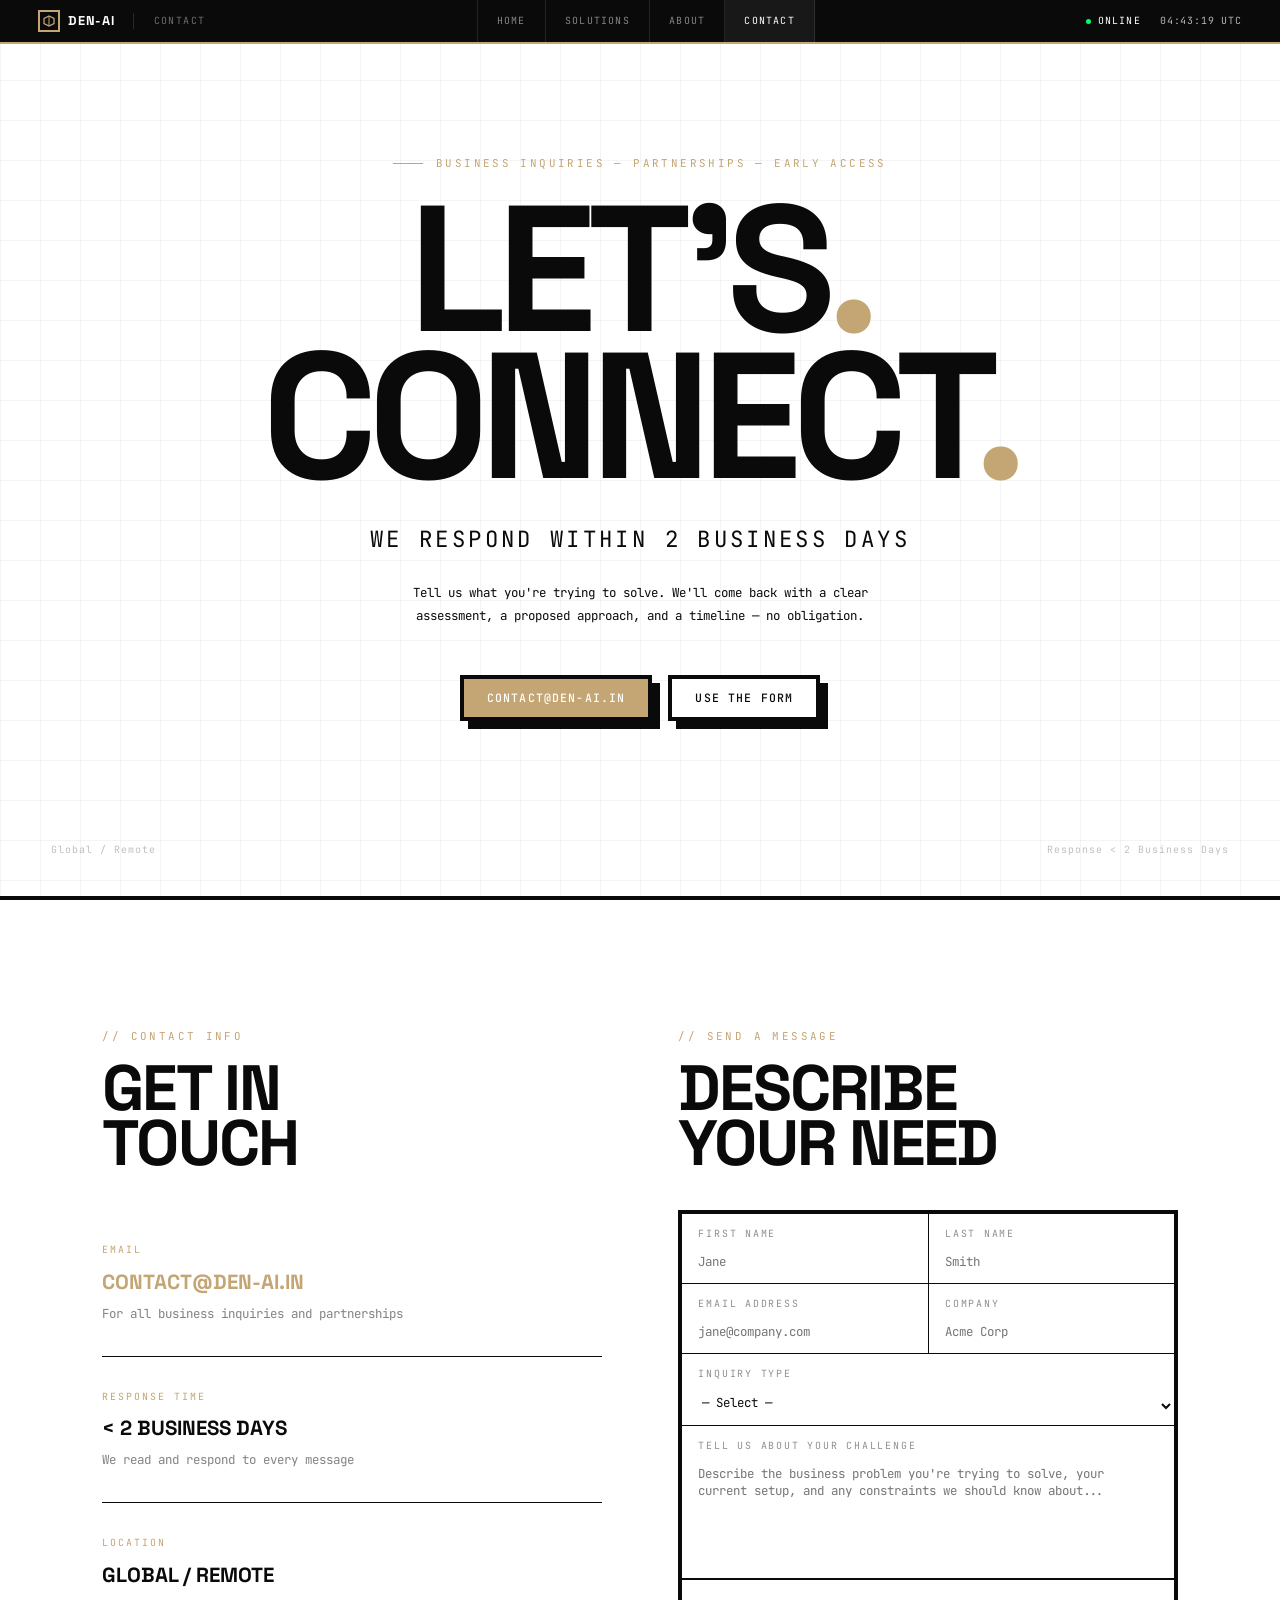
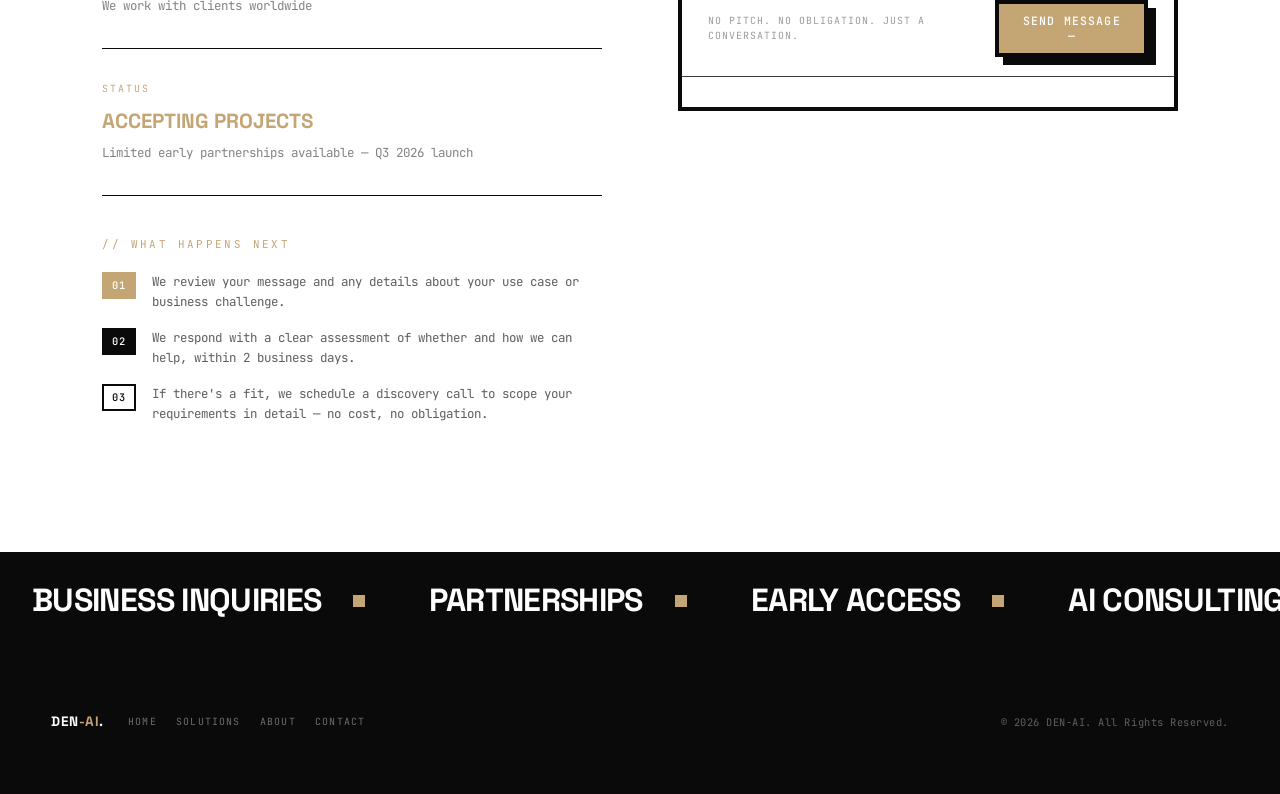
==== contact.html @ ad29029d "form updated" ====
<!DOCTYPE html>
<html lang="en">

<head>
    <meta charset="UTF-8">
    <meta name="viewport" content="width=device-width, initial-scale=1.0">
    <title>Contact — DEN-AI</title>
    <meta name="description"
        content="Get in touch with DEN-AI. Business inquiries, partnerships, and early access for AI solutions. We respond within 2 business days.">
    <link rel="preconnect" href="https://fonts.googleapis.com">
    <link rel="preconnect" href="https://fonts.gstatic.com" crossorigin>
    <link
        href="https://fonts.googleapis.com/css2?family=JetBrains+Mono:wght@400;500&family=Space+Grotesk:wght@400;700&display=swap"
        rel="stylesheet">
    <link rel="stylesheet" href="css/den-ai.css">
</head>

<body>

    <!-- ====== HEADER ====== -->
    <header class="header">
        <div class="header__inner">
            <div class="header__left">
                <a href="index.html" class="header__logo" aria-label="DEN-AI Home">
                    <span class="header__logo-mark">
                        <svg viewBox="0 0 24 24" fill="none">
                            <path d="M12 2L2 7V17L12 22L22 17V7L12 2Z" stroke="#C4A574" stroke-width="2.5" />
                            <line x1="12" y1="2" x2="12" y2="22" stroke="#C4A574" stroke-width="2" />
                        </svg>
                    </span>
                    DEN-AI
                </a>
                <span class="header__sep"></span>
                <span class="header__product">Contact</span>
            </div>
            <nav class="header__nav" id="headerNav">
                <a href="index.html">Home</a>
                <a href="solutions.html">Solutions</a>
                <a href="about.html">About</a>
                <a href="contact.html" class="active">Contact</a>
            </nav>
            <div class="header__right">
                <div class="header__status"><span class="header__status-dot"></span><span>Online</span></div>
                <div class="header__clock" id="utcClock">--:--:-- UTC</div>
            </div>
            <button class="header__burger" id="headerBurger" aria-label="Toggle navigation" aria-expanded="false">
                <span></span><span></span><span></span>
            </button>
        </div>
    </header>


    <!-- ====== HERO ====== -->
    <section class="hero hero--center">
        <div class="hero__grid" aria-hidden="true"></div>
        <div class="hero__label reveal">Business Inquiries — Partnerships — Early Access</div>
        <h1 class="hero__title">Let's<span class="accent-dot">.</span><br>Connect<span class="accent-dot">.</span></h1>
        <p class="hero__subtitle reveal">We respond within 2 business days</p>
        <p class="hero__desc reveal" style="text-align:center;max-width:480px;margin-bottom:3rem">Tell us what you're
            trying to solve. We'll come back with a clear assessment, a proposed approach, and a timeline — no
            obligation.</p>
        <div class="hero__actions reveal">
            <a href="mailto:contact@den-ai.in" class="btn btn--primary">contact@den-ai.in</a>
            <a href="#form" class="btn btn--ghost">Use the Form</a>
        </div>
        <span class="hero__coords" aria-hidden="true">Global / Remote</span>
        <span class="hero__version" aria-hidden="true">Response &lt; 2 Business Days</span>
    </section>


    <!-- ====== CONTACT GRID ====== -->
    <section class="section" id="form">
        <div class="container">
            <div class="contact-grid">

                <!-- Left: Contact Info -->
                <div class="reveal">
                    <div class="section__eyebrow">// Contact Info</div>
                    <h2 class="section__title" style="margin-bottom:2.5rem">Get In<br>Touch</h2>

                    <div class="contact-info__item">
                        <div class="contact-info__label">Email</div>
                        <div class="contact-info__value"><a href="mailto:contact@den-ai.in"
                                style="color:var(--accent)">contact@den-ai.in</a></div>
                        <div class="contact-info__sub">For all business inquiries and partnerships</div>
                    </div>

                    <div class="contact-info__item">
                        <div class="contact-info__label">Response Time</div>
                        <div class="contact-info__value">&lt; 2 Business Days</div>
                        <div class="contact-info__sub">We read and respond to every message</div>
                    </div>

                    <div class="contact-info__item">
                        <div class="contact-info__label">Location</div>
                        <div class="contact-info__value">Global / Remote</div>
                        <div class="contact-info__sub">We work with clients worldwide</div>
                    </div>

                    <div class="contact-info__item">
                        <div class="contact-info__label">Status</div>
                        <div class="contact-info__value" style="color:var(--accent)">Accepting Projects</div>
                        <div class="contact-info__sub">Limited early partnerships available — Q3 2026 launch</div>
                    </div>

                    <div style="margin-top:2.5rem">
                        <div class="section__eyebrow" style="margin-bottom:1.2rem">// What Happens Next</div>
                        <div style="display:flex;flex-direction:column;gap:1rem">
                            <div style="display:flex;gap:1rem;align-items:flex-start">
                                <span class="tag tag--accent" style="flex-shrink:0">01</span>
                                <span style="font-size:var(--fs-data);line-height:1.6;opacity:0.65">We review your
                                    message and any details about your use case or business challenge.</span>
                            </div>
                            <div style="display:flex;gap:1rem;align-items:flex-start">
                                <span class="tag tag--filled" style="flex-shrink:0">02</span>
                                <span style="font-size:var(--fs-data);line-height:1.6;opacity:0.65">We respond with a
                                    clear assessment of whether and how we can help, within 2 business days.</span>
                            </div>
                            <div style="display:flex;gap:1rem;align-items:flex-start">
                                <span class="tag" style="flex-shrink:0">03</span>
                                <span style="font-size:var(--fs-data);line-height:1.6;opacity:0.65">If there's a fit, we
                                    schedule a discovery call to scope your requirements in detail — no cost, no
                                    obligation.</span>
                            </div>
                        </div>
                    </div>
                </div>

                <!-- Right: Form -->
                <div class="reveal" style="transition-delay:0.1s">
                    <div class="section__eyebrow">// Send a Message</div>
                    <h2 class="section__title" style="margin-bottom:2.5rem">Describe<br>Your Need</h2>

                    <form class="contact-form" id="contactForm" action="https://formsubmit.co/ajax/contact@den-ai.in"
                        method="POST" novalidate>
                        <input type="text" name="website" id="website" autocomplete="off" tabindex="-1"
                            aria-hidden="true" style="position:absolute;left:-9999px;opacity:0;pointer-events:none;">
                        <input type="hidden" name="_subject" value="New DEN-AI contact form submission">
                        <input type="hidden" name="_captcha" value="false">
                        <input type="hidden" name="_template" value="table">
                        <div class="form-row">
                            <div class="form-group">
                                <label class="form-label" for="fname">First Name</label>
                                <input class="form-input" id="fname" name="first_name" type="text" placeholder="Jane"
                                    required>
                            </div>
                            <div class="form-group">
                                <label class="form-label" for="lname">Last Name</label>
                                <input class="form-input" id="lname" name="last_name" type="text" placeholder="Smith"
                                    required>
                            </div>
                        </div>
                        <div class="form-row">
                            <div class="form-group">
                                <label class="form-label" for="email">Email Address</label>
                                <input class="form-input" id="email" name="email" type="email"
                                    placeholder="jane@company.com" required>
                            </div>
                            <div class="form-group">
                                <label class="form-label" for="company">Company</label>
                                <input class="form-input" id="company" name="company" type="text"
                                    placeholder="Acme Corp">
                            </div>
                        </div>
                        <div class="form-row form-row--full">
                            <div class="form-group">
                                <label class="form-label" for="subject">Inquiry Type</label>
                                <select class="form-input" id="subject" name="subject" style="cursor:pointer">
                                    <option value="">— Select —</option>
                                    <option>Business Partnership</option>
                                    <option>Custom AI Development</option>
                                    <option>Voice Intelligence</option>
                                    <option>Business Automation</option>
                                    <option>AI Consulting</option>
                                    <option>Data Intelligence</option>
                                    <option>Early Access</option>
                                    <option>General Inquiry</option>
                                </select>
                            </div>
                        </div>
                        <div class="form-row form-row--full">
                            <div class="form-group">
                                <label class="form-label" for="message">Tell Us About Your Challenge</label>
                                <textarea class="form-textarea" id="message" name="message"
                                    placeholder="Describe the business problem you're trying to solve, your current setup, and any constraints we should know about..."
                                    required></textarea>
                            </div>
                        </div>
                        <div class="form-submit">
                            <span class="form-note">No pitch. No obligation. Just a conversation.</span>
                            <button type="submit" class="btn btn--primary">Send Message —</button>
                        </div>
                        <p class="form-status" id="formStatus" role="status" aria-live="polite"></p>
                    </form>
                </div>

            </div>
        </div>
    </section>


    <!-- ====== TICKER ====== -->
    <div class="ticker" aria-hidden="true">
        <div class="ticker__track">
            <span class="ticker__item">Business Inquiries</span>
            <span class="ticker__item">Partnerships</span>
            <span class="ticker__item">Early Access</span>
            <span class="ticker__item">AI Consulting</span>
            <span class="ticker__item">Custom Projects</span>
            <span class="ticker__item">DEN-AI Systems</span>
            <span class="ticker__item">Response &lt; 2 Days</span>
            <span class="ticker__item">Zero Obligation</span>
            <span class="ticker__item">Business Inquiries</span>
            <span class="ticker__item">Partnerships</span>
            <span class="ticker__item">Early Access</span>
            <span class="ticker__item">AI Consulting</span>
            <span class="ticker__item">Custom Projects</span>
            <span class="ticker__item">DEN-AI Systems</span>
            <span class="ticker__item">Response &lt; 2 Days</span>
            <span class="ticker__item">Zero Obligation</span>
        </div>
    </div>


    <!-- ====== FOOTER ====== -->
    <footer class="footer footer--compact">
        <div class="footer__inner">
            <div class="footer__left">
                <span class="footer__logo font-display">DEN<span class="accent">-AI</span>.</span>
                <div class="footer__links">
                    <a href="index.html">Home</a>
                    <a href="solutions.html">Solutions</a>
                    <a href="about.html">About</a>
                    <a href="contact.html">Contact</a>
                </div>
            </div>
            <span class="footer__copy">&copy; 2026 DEN-AI. All Rights Reserved.</span>
        </div>
    </footer>

    <script src="js/firebase-config.js"></script>
    <script src="js/den-ai.js"></script>
</body>

</html>
---- css/den-ai.css ----
/* ============================================================
   DEN-AI — SHARED CSS
   Design language adapted from Axis Industrial
   ============================================================
   1. RESET & VARIABLES
   2. BASE TYPOGRAPHY
   3. UTILITY — TAGS, CONTAINERS
   4. BUTTONS
   5. HEADER / NAV
   6. HERO (BASE)
   7. SECTION SHARED
   8. BENTO / SPEC CARDS
   9. TICKER
   10. STACK PROCESS CARDS
   11. CTA BAND
   12. TERMINAL LOG
   13. CONTACT FORM
   14. ABOUT / VALUES
   15. FOOTER
   16. SCROLL REVEAL
   17. RESPONSIVE
   ============================================================ */

/* ----- 1. RESET & VARIABLES ----- */
*, *::before, *::after { margin: 0; padding: 0; box-sizing: border-box; }

:root {
    --base:       #FFFFFF;
    --ink:        #0A0A0A;
    --accent:     #C4A574;
    --muted:      #888888;
    --surface:    #F5F5F0;
    --term-bg:    #08080A;
    --term-green: #00FF66;
    --term-amber: #FFAA00;

    --border:        4px solid var(--ink);
    --border-thin:   1px solid var(--ink);
    --border-hair:   1px solid rgba(0,0,0,0.10);
    --shadow:        8px 8px 0px var(--ink);
    --shadow-accent: 8px 8px 0px var(--accent);

    --fs-hero:     clamp(4rem, 14vw, 14rem);
    --fs-h1:       clamp(2.4rem, 5vw, 5rem);
    --fs-h2:       clamp(1.6rem, 3vw, 3rem);
    --fs-h3:       clamp(1.1rem, 1.6vw, 1.5rem);
    --fs-body:     clamp(0.9rem, 1.1vw, 1.1rem);
    --fs-data:     clamp(0.78rem, 0.9vw, 0.95rem);
    --fs-micro:    0.62rem;
    --fs-ticker:   clamp(1.4rem, 2.5vw, 2.5rem);
    --fs-stat:     clamp(2.4rem, 5vw, 4.5rem);
    --fs-spec-val: clamp(2rem, 4vw, 3.5rem);

    --gap:         clamp(1rem, 2vw, 2rem);
    --section-pad: clamp(4rem, 10vw, 10rem) clamp(1rem, 4vw, 4rem);

    --cols:     12;
    --header-h: 44px;
}

html { scroll-behavior: smooth; -webkit-text-size-adjust: 100%; }

body {
    font-family: 'JetBrains Mono', monospace;
    font-weight: 400;
    font-size: var(--fs-body);
    line-height: 1.6;
    color: var(--ink);
    background: var(--base);
    overflow-x: hidden;
}

img { max-width: 100%; display: block; }
a   { color: inherit; text-decoration: none; }
ul  { list-style: none; }

::selection { background: var(--accent); color: var(--base); }


/* ----- 2. BASE TYPOGRAPHY ----- */
h1, h2, h3, h4, h5, h6, .font-display {
    font-family: 'Space Grotesk', sans-serif;
    font-weight: 700;
    text-transform: uppercase;
    line-height: 0.85;
    letter-spacing: -0.03em;
}


/* ----- 3. UTILITY ----- */
.container {
    width: 100%;
    max-width: 1440px;
    margin: 0 auto;
    padding-inline: clamp(1rem, 4vw, 4rem);
}

.accent { color: var(--accent); }

.tag {
    display: inline-block;
    font-family: 'JetBrains Mono', monospace;
    font-size: 0.65rem;
    font-weight: 500;
    text-transform: uppercase;
    letter-spacing: 0.15em;
    padding: 0.3em 0.7em;
    border: 2px solid var(--ink);
    background: var(--base);
}
.tag--filled { background: var(--ink); color: var(--base); }
.tag--accent { background: var(--accent); color: var(--base); border-color: var(--accent); }
.tag--ghost  { border-color: var(--muted); color: var(--muted); background: transparent; }


/* ----- 4. BUTTONS ----- */
.btn {
    font-family: 'JetBrains Mono', monospace;
    font-size: 0.72rem;
    font-weight: 500;
    text-transform: uppercase;
    letter-spacing: 0.1em;
    padding: 0.85em 2em;
    border: var(--border);
    cursor: pointer;
    display: inline-block;
    text-align: center;
    transition: none;
}

.btn--primary {
    background: var(--accent);
    color: var(--base);
    box-shadow: var(--shadow);
}
.btn--primary:hover  { transform: translate(-4px,-4px); box-shadow: 12px 12px 0 var(--ink); }
.btn--primary:active { transform: translate(4px,4px);   box-shadow: 0 0 0 var(--ink); }

.btn--ghost {
    background: var(--base);
    color: var(--ink);
    box-shadow: var(--shadow);
}
.btn--ghost:hover { background: var(--ink); color: var(--base); transform: translate(-4px,-4px); box-shadow: 12px 12px 0 var(--ink); }


/* ----- 5. HEADER / NAV ----- */
.header {
    position: fixed;
    top: 0; left: 0;
    width: 100%;
    height: var(--header-h);
    z-index: 1000;
    background: var(--ink);
    color: var(--base);
    border-bottom: 2px solid var(--accent);
    display: flex;
    align-items: center;
    padding: 0 clamp(1rem, 3vw, 3rem);
}

.header__inner {
    width: 100%;
    max-width: 1440px;
    margin: 0 auto;
    display: flex;
    align-items: center;
    justify-content: space-between;
    gap: 1rem;
}

.header__left { display: flex; align-items: center; gap: 1.2rem; }

.header__logo {
    font-family: 'Space Grotesk', sans-serif;
    font-weight: 700;
    font-size: 0.8rem;
    text-transform: uppercase;
    letter-spacing: 0.05em;
    display: flex;
    align-items: center;
    gap: 0.5rem;
    white-space: nowrap;
}

.header__logo-mark {
    width: 22px; height: 22px;
    border: 2px solid var(--accent);
    display: flex;
    align-items: center;
    justify-content: center;
    flex-shrink: 0;
}
.header__logo-mark svg { width: 12px; height: 12px; }

.header__sep { width: 1px; height: 16px; background: rgba(255,255,255,0.12); }

.header__product {
    font-size: var(--fs-micro);
    letter-spacing: 0.14em;
    text-transform: uppercase;
    opacity: 0.4;
}

.header__nav {
    display: flex;
    align-items: stretch;
    height: var(--header-h);
    border-left: 1px solid rgba(255,255,255,0.10);
}

.header__nav a {
    font-family: 'JetBrains Mono', monospace;
    font-size: var(--fs-micro);
    text-transform: uppercase;
    letter-spacing: 0.12em;
    padding: 0 1.2rem;
    display: flex;
    align-items: center;
    border-right: 1px solid rgba(255,255,255,0.10);
    color: rgba(255,255,255,0.5);
}
.header__nav a:hover  { background: var(--accent); color: var(--base); }
.header__nav a.active { background: rgba(255,255,255,0.06); color: var(--base); }

.header__right { display: flex; align-items: center; gap: 1.2rem; }

.header__status {
    display: flex;
    align-items: center;
    gap: 0.4rem;
    font-size: var(--fs-micro);
    text-transform: uppercase;
    letter-spacing: 0.12em;
}

.header__status-dot {
    width: 5px; height: 5px;
    border-radius: 50%;
    background: var(--term-green);
    animation: blink 2s ease-in-out infinite;
}

@keyframes blink {
    0%,100% { opacity: 1; }
    50%      { opacity: 0.35; }
}

.header__clock {
    font-family: 'JetBrains Mono', monospace;
    font-size: var(--fs-micro);
    letter-spacing: 0.08em;
    opacity: 0.7;
    min-width: 7em;
    text-align: right;
}

.header__burger {
    display: none;
    flex-direction: column;
    gap: 4px;
    cursor: pointer;
    background: none;
    border: none;
    padding: 4px;
}
.header__burger span {
    width: 22px; height: 2px;
    background: var(--base);
    display: block;
}


/* ----- 6. HERO (BASE) ----- */
.hero {
    min-height: 100vh;
    min-height: 100svh;
    display: flex;
    flex-direction: column;
    justify-content: flex-end;
    padding: var(--section-pad);
    padding-top: calc(var(--header-h) + 4rem);
    position: relative;
    overflow: hidden;
    border-bottom: var(--border);
}

.hero--center {
    justify-content: center;
    align-items: center;
    text-align: center;
}

.hero__grid {
    position: absolute;
    inset: 0;
    background-image:
        linear-gradient(rgba(0,0,0,0.045) 1px, transparent 1px),
        linear-gradient(90deg, rgba(0,0,0,0.045) 1px, transparent 1px);
    background-size: 40px 40px;
    pointer-events: none;
}

.hero__grid--dense {
    background-size: 60px 60px;
    opacity: 0.04;
    background-image:
        linear-gradient(var(--ink) 1px, transparent 1px),
        linear-gradient(90deg, var(--ink) 1px, transparent 1px);
}

.hero__label {
    font-family: 'JetBrains Mono', monospace;
    font-size: 0.68rem;
    text-transform: uppercase;
    letter-spacing: 0.22em;
    color: var(--accent);
    margin-bottom: 1.5rem;
    display: flex;
    align-items: center;
    gap: 0.8rem;
    position: relative;
    z-index: 1;
}
.hero__label::before { content: ''; width: 30px; height: 1px; background: var(--accent); }

.hero__title {
    font-size: var(--fs-hero);
    line-height: 0.82;
    letter-spacing: -0.05em;
    position: relative;
    z-index: 1;
    margin-bottom: 2rem;
    animation: heroRotate linear both;
    animation-timeline: scroll();
    animation-range: 0vh 55vh;
}

@keyframes heroRotate {
    from { transform: rotate(0deg); opacity: 1; }
    to   { transform: rotate(-2.5deg) translateY(-20px); opacity: 0.25; }
}

.hero__title .line        { display: block; }
.hero__title .line--indent { padding-left: clamp(1rem, 6vw, 6rem); }
.hero__title .accent-dot  { color: var(--accent); }

.hero__bottom {
    display: flex;
    align-items: flex-end;
    justify-content: space-between;
    gap: 2rem;
    flex-wrap: wrap;
    position: relative;
    z-index: 1;
}

.hero__desc {
    max-width: 420px;
    font-size: var(--fs-data);
    line-height: 1.8;
    opacity: 0.55;
}

.hero__stats { display: flex; gap: clamp(1.5rem, 3vw, 3.5rem); }

.hero__stat-num {
    font-family: 'Space Grotesk', sans-serif;
    font-weight: 700;
    font-size: var(--fs-stat);
    line-height: 1;
    letter-spacing: -0.04em;
}

.hero__stat-label {
    font-size: 0.65rem;
    text-transform: uppercase;
    letter-spacing: 0.15em;
    opacity: 0.35;
    margin-top: 0.35rem;
}

.hero__scroll-cue {
    position: absolute;
    right: clamp(1rem, 2vw, 4rem);
    bottom: clamp(2rem, 4vw, 4rem);
    writing-mode: vertical-rl;
    font-size: 0.65rem;
    text-transform: uppercase;
    letter-spacing: 0.2em;
    opacity: 0.4;
    display: flex;
    align-items: center;
    gap: 0.8rem;
}
.hero__scroll-cue::after {
    content: '';
    width: 1px; height: 50px;
    background: var(--ink);
    animation: scrollPulse 2s ease-in-out infinite;
}
@keyframes scrollPulse {
    0%,100% { opacity: 0.3; transform: scaleY(0.5); }
    50%     { opacity: 1;   transform: scaleY(1); }
}

.hero__subtitle {
    font-family: 'JetBrains Mono', monospace;
    font-size: clamp(0.9rem, 1.8vw, 1.4rem);
    font-weight: 400;
    text-transform: uppercase;
    letter-spacing: 0.15em;
    margin-bottom: 1.5rem;
    opacity: 0.5;
    position: relative;
    z-index: 1;
}

.hero__actions {
    display: flex;
    gap: 1rem;
    flex-wrap: wrap;
    justify-content: center;
    position: relative;
    z-index: 1;
}

.hero__coords { position: absolute; left:  clamp(1rem,4vw,4rem); bottom: clamp(1.5rem,3vw,3rem); font-size: var(--fs-micro); letter-spacing: 0.1em; opacity: 0.25; }
.hero__version { position: absolute; right: clamp(1rem,4vw,4rem); bottom: clamp(1.5rem,3vw,3rem); font-size: var(--fs-micro); letter-spacing: 0.1em; opacity: 0.25; }


/* ----- 7. SECTION SHARED ----- */
.section {
    padding: var(--section-pad);
    border-bottom: var(--border);
}

.section--surface { background: var(--surface); }

.section__eyebrow {
    font-family: 'JetBrains Mono', monospace;
    font-size: 0.68rem;
    text-transform: uppercase;
    letter-spacing: 0.22em;
    color: var(--accent);
    margin-bottom: 1rem;
}

.section__title  { font-size: var(--fs-h1); }
.section__header { margin-bottom: clamp(2.5rem, 5vw, 5rem); }


/* ----- 8. BENTO CARDS ----- */
.bento__grid {
    display: grid;
    grid-template-columns: repeat(12, 1fr);
    grid-auto-rows: minmax(180px, auto);
    gap: var(--gap);
}

.bento-card--wide   { grid-column: span 8; }
.bento-card--mid    { grid-column: span 6; }
.bento-card--narrow { grid-column: span 4; }
.bento-card--tall   { grid-row: span 2; }

.bento-card {
    border: var(--border);
    box-shadow: var(--shadow);
    padding: clamp(1.2rem, 2vw, 2rem);
    background: var(--base);
    position: relative;
    display: grid;
    grid-template-rows: auto 1fr auto;
    overflow: hidden;
    cursor: default;
    transition: none;
}
.bento-card:hover              { transform: translate(-4px,-4px); box-shadow: 12px 12px 0 var(--ink); }
.bento-card--dark              { background: var(--ink); color: var(--base); box-shadow: var(--shadow-accent); }
.bento-card--dark:hover        { box-shadow: 12px 12px 0 var(--accent); }
.bento-card--accent            { background: var(--accent); color: var(--base); }
.bento-card--accent:hover      { box-shadow: 12px 12px 0 var(--ink); }

.bento-card__number {
    font-family: 'Space Grotesk', sans-serif;
    font-weight: 700;
    font-size: 0.72rem;
    text-transform: uppercase;
    letter-spacing: 0.1em;
    opacity: 0.3;
    margin-bottom: 1rem;
}

.bento-card__title { font-size: var(--fs-h3); margin-bottom: 0.6rem; line-height: 0.9; }
.bento-card__text  { font-size: var(--fs-data); line-height: 1.7; opacity: 0.55; }

.bento-card__stat {
    font-family: 'Space Grotesk', sans-serif;
    font-weight: 700;
    font-size: clamp(2.5rem, 5vw, 4rem);
    line-height: 1;
    letter-spacing: -0.04em;
    align-self: end;
}

.bento-card__visual {
    position: absolute;
    right: -10px; bottom: -10px;
    width: 120px; height: 120px;
    border: 3px solid currentColor;
    border-radius: 50%;
    opacity: 0.08;
}

.bar-chart {
    display: flex;
    align-items: flex-end;
    gap: 4px;
    height: 60px;
    margin-top: 1rem;
}

.bar-chart__col {
    flex: 1;
    background: var(--accent);
    min-height: 4px;
    border: 2px solid var(--ink);
}
.bento-card--dark .bar-chart__col { border-color: var(--accent); }

.bar-track {
    width: 100%;
    height: 4px;
    background: rgba(0,0,0,0.06);
    margin-top: 0.8rem;
    overflow: hidden;
}
.bento-card--dark .bar-track     { background: rgba(255,255,255,0.12); }
.bento-card--accent .bar-track   { background: rgba(255,255,255,0.2); }

.bar-track__fill {
    height: 100%;
    background: var(--accent);
    transition: width 0.8s ease;
}
.bento-card--accent .bar-track__fill { background: var(--base); }


/* SPEC GRID (inner pages) */
.spec-grid {
    display: grid;
    grid-template-columns: repeat(4, 1fr);
    border-top: var(--border);
    border-left: var(--border);
}

.spec-cell {
    border-bottom: var(--border);
    border-right: var(--border);
    padding: clamp(1.5rem, 3vw, 2.5rem);
    display: flex;
    flex-direction: column;
    justify-content: space-between;
    gap: 1rem;
    min-height: 160px;
    background: var(--base);
}
.spec-cell--dark   { background: var(--ink); color: var(--base); }
.spec-cell--accent { background: var(--accent); color: var(--base); }

.spec-cell__id    { font-size: 0.65rem; opacity: 0.35; letter-spacing: 0.1em; text-transform: uppercase; margin-bottom: 0.3rem; }
.spec-cell__label { font-family: 'Space Grotesk', sans-serif; font-weight: 700; font-size: var(--fs-h3); text-transform: uppercase; letter-spacing: -0.02em; }
.spec-cell__value { font-family: 'Space Grotesk', sans-serif; font-weight: 700; font-size: var(--fs-spec-val); line-height: 1; letter-spacing: -0.04em; }
.spec-cell__unit  { font-size: 0.45em; letter-spacing: 0.05em; opacity: 0.5; }
.spec-cell__note  { font-size: var(--fs-data); opacity: 0.5; line-height: 1.6; }


/* ----- 9. TICKER ----- */
.ticker {
    border-bottom: var(--border);
    background: var(--ink);
    color: var(--base);
    overflow: hidden;
    padding: 1.2rem 0;
}
.ticker--accent { background: var(--accent); }
.ticker--accent .ticker__item::after { background: var(--base); }

.ticker__track {
    display: flex;
    width: max-content;
    animation: tickerScroll 22s linear infinite;
}
.ticker--reverse .ticker__track { animation-direction: reverse; animation-duration: 30s; }

.ticker__item {
    font-family: 'Space Grotesk', sans-serif;
    font-weight: 700;
    font-size: var(--fs-ticker);
    text-transform: uppercase;
    letter-spacing: -0.02em;
    white-space: nowrap;
    padding: 0 2rem;
    display: flex;
    align-items: center;
    gap: 2rem;
}
.ticker__item::after {
    content: '';
    width: 12px; height: 12px;
    background: var(--accent);
    flex-shrink: 0;
}

@keyframes tickerScroll {
    0%   { transform: translateX(0); }
    100% { transform: translateX(-50%); }
}


/* ----- 10. STACK PROCESS CARDS ----- */
.stack__header {
    margin-bottom: clamp(3rem, 6vw, 6rem);
    display: flex;
    align-items: flex-end;
    justify-content: space-between;
    gap: 2rem;
    flex-wrap: wrap;
}
.stack__subtitle { font-size: var(--fs-data); max-width: 340px; opacity: 0.6; line-height: 1.7; }

.stack__card {
    position: sticky;
    top: 80px;
    border: var(--border);
    box-shadow: var(--shadow);
    background: var(--base);
    padding: clamp(2rem, 4vw, 4rem);
    margin-bottom: 2rem;
    display: grid;
    grid-template-columns: repeat(12, 1fr);
    gap: var(--gap);
    align-items: center;
    transition: none;
}
.stack__card:nth-child(2) { top: 110px; background: #F5F5F0; }
.stack__card:nth-child(3) { top: 140px; background: var(--ink); color: var(--base); box-shadow: var(--shadow-accent); }
.stack__card:nth-child(4) { top: 170px; background: #F0F0EB; }

.stack__card:hover           { transform: translate(-4px,-4px); box-shadow: 12px 12px 0 var(--ink); }
.stack__card:nth-child(3):hover { box-shadow: 12px 12px 0 var(--accent); }

.stack__card-left  { grid-column: span 4; }
.stack__card-right { grid-column: span 8; }

.stack__card-step {
    font-family: 'Space Grotesk', sans-serif;
    font-weight: 700;
    font-size: clamp(4rem, 8vw, 7rem);
    line-height: 0.8;
    letter-spacing: -0.05em;
    opacity: 0.12;
}

.stack__card-title { font-size: var(--fs-h2); margin-bottom: 1rem; }
.stack__card-text  { font-size: var(--fs-data); line-height: 1.8; opacity: 0.7; max-width: 520px; }
.stack__card-tags  { display: flex; flex-wrap: wrap; gap: 0.5rem; margin-top: 1.2rem; }

.stack__card:nth-child(3) .tag          { border-color: var(--base); color: var(--base); background: transparent; }
.stack__card:nth-child(3) .tag--filled  { background: var(--accent); border-color: var(--accent); color: var(--base); }


/* ----- 11. CTA BAND ----- */
.cta-band {
    background: var(--ink);
    color: var(--base);
    padding: var(--section-pad);
    border-bottom: var(--border);
}
.cta-band__inner {
    max-width: 1440px;
    margin: 0 auto;
    display: flex;
    align-items: flex-end;
    justify-content: space-between;
    gap: 3rem;
    flex-wrap: wrap;
}
.cta-band__title { font-size: var(--fs-h1); line-height: 0.9; }
.cta-band__text  { font-size: var(--fs-data); max-width: 360px; opacity: 0.55; line-height: 1.8; margin-top: 1rem; }
.cta-band__actions { display: flex; gap: 1rem; flex-wrap: wrap; flex-shrink: 0; }

.cta-band .btn--primary { background: var(--accent); }
.cta-band .btn--ghost   { background: transparent; color: var(--base); border-color: rgba(255,255,255,0.2); box-shadow: 8px 8px 0 rgba(255,255,255,0.1); }
.cta-band .btn--ghost:hover { background: var(--base); color: var(--ink); border-color: var(--base); box-shadow: 12px 12px 0 rgba(255,255,255,0.15); }


/* ----- 12. TERMINAL LOG ----- */
.log { background: var(--term-bg); border-bottom: var(--border); overflow: hidden; }
.log__header {
    display: flex;
    align-items: center;
    justify-content: space-between;
    padding: 0.75rem clamp(1rem, 4vw, 4rem);
    border-bottom: 1px solid rgba(255,255,255,0.06);
}
.log__header-title  { font-size: var(--fs-micro); text-transform: uppercase; letter-spacing: 0.18em; color: var(--term-green); }
.log__header-status { font-size: var(--fs-micro); letter-spacing: 0.1em; opacity: 0.35; color: var(--base); }

.log__body { display: flex; flex-direction: column; overflow: hidden; }

.log__track {
    display: flex;
    width: max-content;
    animation: tickerScroll 32s linear infinite;
    padding: 0.5rem 0;
}
.log__track--reverse { animation-direction: reverse; animation-duration: 38s; }

.log__entry {
    display: flex;
    align-items: center;
    gap: 0.75rem;
    padding: 0.35rem 1.5rem;
    white-space: nowrap;
    font-size: var(--fs-micro);
    color: rgba(255,255,255,0.45);
    border-right: 1px solid rgba(255,255,255,0.04);
}
.log__entry-time { color: rgba(255,255,255,0.25); }
.log__entry-tag  { padding: 0.1em 0.5em; font-size: 0.58rem; font-weight: 500; letter-spacing: 0.1em; }
.log-ok   { background: rgba(0,255,102,0.15); color: var(--term-green); }
.log-sys  { background: rgba(255,170,0,0.15); color: var(--term-amber); }
.log-warn { background: rgba(196,165,116,0.2); color: var(--accent); }
.log__entry-msg { color: rgba(255,255,255,0.55); }


/* ----- 13. CONTACT FORM ----- */
.contact-grid {
    display: grid;
    grid-template-columns: 1fr 1fr;
    gap: clamp(3rem, 6vw, 6rem);
    align-items: start;
}

.contact-info__item {
    padding: clamp(1.5rem, 2.5vw, 2rem) 0;
    border-bottom: var(--border-thin);
}
.contact-info__item:first-child { border-top: var(--border-thin); }
.contact-info__label { font-size: var(--fs-micro); text-transform: uppercase; letter-spacing: 0.2em; color: var(--accent); margin-bottom: 0.5rem; }
.contact-info__value { font-family: 'Space Grotesk', sans-serif; font-size: var(--fs-h3); font-weight: 700; text-transform: uppercase; }
.contact-info__sub { font-size: var(--fs-data); opacity: 0.5; margin-top: 0.3rem; }

.contact-form { display: flex; flex-direction: column; gap: 0; border: var(--border); }

.form-row {
    display: grid;
    grid-template-columns: 1fr 1fr;
    border-bottom: var(--border-thin);
}
.form-row--full { grid-template-columns: 1fr; }

.form-group { display: flex; flex-direction: column; }
.form-group + .form-group { border-left: var(--border-thin); }

.form-label {
    font-size: var(--fs-micro);
    text-transform: uppercase;
    letter-spacing: 0.18em;
    opacity: 0.45;
    padding: 0.75rem 1rem 0.3rem;
}

.form-input, .form-textarea {
    font-family: 'JetBrains Mono', monospace;
    font-size: var(--fs-data);
    color: var(--ink);
    background: transparent;
    border: none;
    padding: 0.4rem 1rem 0.8rem;
    width: 100%;
    outline: none;
    resize: none;
}
.form-input:focus, .form-textarea:focus { background: rgba(196,165,116,0.04); }
.form-textarea { min-height: 120px; }

.form-submit {
    padding: 1.2rem clamp(1rem, 2vw, 2rem);
    border-top: var(--border-thin);
    display: flex;
    align-items: center;
    justify-content: space-between;
    gap: 1rem;
}
.form-note { font-size: var(--fs-micro); opacity: 0.4; letter-spacing: 0.1em; text-transform: uppercase; }
.contact-form .btn[disabled] {
    opacity: 0.8;
    cursor: not-allowed;
    transform: none;
    box-shadow: var(--shadow);
}

.form-status {
    margin: 0;
    min-height: 1.6em;
    padding: 0.75rem clamp(1rem, 2vw, 2rem) 1.1rem;
    border-top: var(--border-thin);
    font-size: var(--fs-micro);
    letter-spacing: 0.08em;
    text-transform: uppercase;
    opacity: 0.8;
}

.form-status--success {
    color: #0e7a3b;
    background: rgba(14, 122, 59, 0.06);
}

.form-status--error {
    color: #9a3a1a;
    background: rgba(154, 58, 26, 0.06);
}


/* ----- 14. ABOUT / VALUES ----- */
.about-split {
    display: grid;
    grid-template-columns: 1fr 1fr;
    gap: clamp(3rem, 6vw, 8rem);
    align-items: start;
}

.about-text p {
    font-size: var(--fs-data);
    line-height: 1.9;
    opacity: 0.65;
    margin-bottom: 1.2rem;
}

.values-grid {
    display: grid;
    grid-template-columns: 1fr 1fr;
    gap: var(--gap);
    margin-top: clamp(3rem, 6vw, 6rem);
}

.value-card {
    border: var(--border);
    box-shadow: var(--shadow);
    padding: clamp(1.5rem, 3vw, 2.5rem);
    background: var(--base);
    transition: none;
}
.value-card:hover          { transform: translate(-4px,-4px); box-shadow: 12px 12px 0 var(--ink); }
.value-card:nth-child(2)   { background: var(--ink); color: var(--base); box-shadow: var(--shadow-accent); }
.value-card:nth-child(2):hover { box-shadow: 12px 12px 0 var(--accent); }
.value-card:nth-child(4)   { background: var(--accent); color: var(--base); }
.value-card:nth-child(4):hover { box-shadow: 12px 12px 0 var(--ink); }

.value-card__num   { font-family: 'Space Grotesk', sans-serif; font-size: var(--fs-micro); opacity: 0.25; margin-bottom: 1rem; letter-spacing: 0.1em; }
.value-card__title { font-size: var(--fs-h3); margin-bottom: 0.7rem; }
.value-card__text  { font-size: var(--fs-data); line-height: 1.7; opacity: 0.55; }


/* ----- 15. FOOTER ----- */
.footer {
    background: var(--ink);
    color: var(--base);
    padding: clamp(2.5rem, 5vw, 4rem) clamp(1rem, 4vw, 4rem);
}
.footer__inner { max-width: 1440px; margin: 0 auto; }

.footer--compact .footer__inner {
    display: flex;
    justify-content: space-between;
    align-items: center;
    flex-wrap: wrap;
    gap: 1rem;
}
.footer__left { display: flex; align-items: center; gap: 1.5rem; flex-wrap: wrap; }
.footer__logo { font-family: 'Space Grotesk', sans-serif; font-weight: 700; font-size: 0.85rem; text-transform: uppercase; letter-spacing: 0.04em; }
.footer__links { display: flex; gap: 1.2rem; }
.footer__links a { font-size: var(--fs-micro); text-transform: uppercase; letter-spacing: 0.12em; opacity: 0.4; transition: opacity 0.2s; }
.footer__links a:hover { opacity: 1; color: var(--accent); }

.footer__top {
    display: grid;
    grid-template-columns: repeat(12, 1fr);
    gap: var(--gap);
    padding-bottom: clamp(3rem, 6vw, 6rem);
    border-bottom: 1px solid rgba(255,255,255,0.12);
}
.footer__brand { grid-column: span 5; }
.footer__brand-name { font-size: var(--fs-h2); margin-bottom: 1.5rem; }
.footer__brand-desc { font-size: var(--fs-data); opacity: 0.45; line-height: 1.8; max-width: 340px; }
.footer__col { grid-column: span 2; }
.footer__col:last-child { grid-column: span 3; }
.footer__col-title { font-family: 'JetBrains Mono', monospace; font-size: 0.65rem; text-transform: uppercase; letter-spacing: 0.18em; color: var(--accent); margin-bottom: 1.5rem; }
.footer__col a { display: block; font-size: var(--fs-data); opacity: 0.5; margin-bottom: 0.75rem; transition: opacity 0.2s; }
.footer__col a:hover { opacity: 1; color: var(--accent); }
.footer__bottom { display: flex; justify-content: space-between; align-items: center; padding-top: 2rem; gap: 1rem; flex-wrap: wrap; }
.footer__copy { font-size: 0.65rem; color: rgba(255,255,255,0.35); letter-spacing: 0.05em; }
.footer__back-top { font-family: 'JetBrains Mono', monospace; font-size: 0.65rem; text-transform: uppercase; letter-spacing: 0.15em; opacity: 0.4; cursor: pointer; background: none; border: none; color: var(--base); }
.footer__back-top:hover { opacity: 1; color: var(--accent); }


/* ----- 16. SCROLL REVEAL ----- */
.reveal {
    opacity: 0;
    transform: translateY(24px);
    transition: opacity 0.5s ease, transform 0.5s ease;
}
.reveal.visible { opacity: 1; transform: translateY(0); }


/* ----- 17. RESPONSIVE ----- */
@media (max-width: 1024px) {
    .footer__brand { grid-column: span 12; margin-bottom: 2rem; }
    .footer__col   { grid-column: span 4; }
    .footer__col:last-child { grid-column: span 4; }
    .bento-card--wide, .bento-card--mid, .bento-card--narrow { grid-column: span 6; }
    .spec-grid { grid-template-columns: repeat(2,1fr); }
    .stack__card-left  { grid-column: span 3; }
    .stack__card-right { grid-column: span 9; }
    .about-split { grid-template-columns: 1fr; }
    .contact-grid { grid-template-columns: 1fr; }
}

@media (max-width: 768px) {
    :root { --cols: 4; }
    .header__nav { display: none; }
    .header__product { display: none; }
    .header__burger { display: flex; }
    .header__nav.open {
        display: flex; flex-direction: column;
        position: absolute; top: var(--header-h); left: 0;
        width: 100%; background: var(--ink);
        border-bottom: 2px solid var(--accent);
        overflow-y: auto;
        max-height: calc(100vh - var(--header-h));
    }
    .header__nav.open a { border-right: none; border-bottom: 1px solid rgba(255,255,255,0.06); padding: 0.9rem clamp(1rem,3vw,3rem); height: auto; }
    .hero__bottom { flex-direction: column; align-items: flex-start; }
    .hero__scroll-cue { display: none; }
    .bento-card--wide, .bento-card--mid, .bento-card--narrow { grid-column: 1 / -1; }
    .bento-card--tall { grid-row: span 1; }
    .stack__card { grid-template-columns: 1fr; position: relative; top: auto !important; }
    .stack__card-left, .stack__card-right { grid-column: 1 / -1; }
    .stack__card-step { font-size: 4rem; }
    .spec-grid { grid-template-columns: 1fr 1fr; }
    .cta-band__inner { flex-direction: column; align-items: flex-start; }
    .footer__col { grid-column: span 6; }
    .footer__col:last-child { grid-column: span 6; }
    .footer--compact .footer__inner { flex-direction: column; align-items: flex-start; }
    .footer__left { flex-direction: column; align-items: flex-start; gap: 1rem; }
    .values-grid { grid-template-columns: 1fr; }
    .form-row { grid-template-columns: 1fr; }
    .form-group + .form-group { border-left: none; border-top: var(--border-thin); }
}

@media (max-width: 480px) {
    .hero__stats { flex-direction: column; gap: 1rem; }
    .footer__col, .footer__col:last-child { grid-column: 1 / -1; }
    .header__status span { display: none; }
    .spec-grid { grid-template-columns: 1fr; }
}
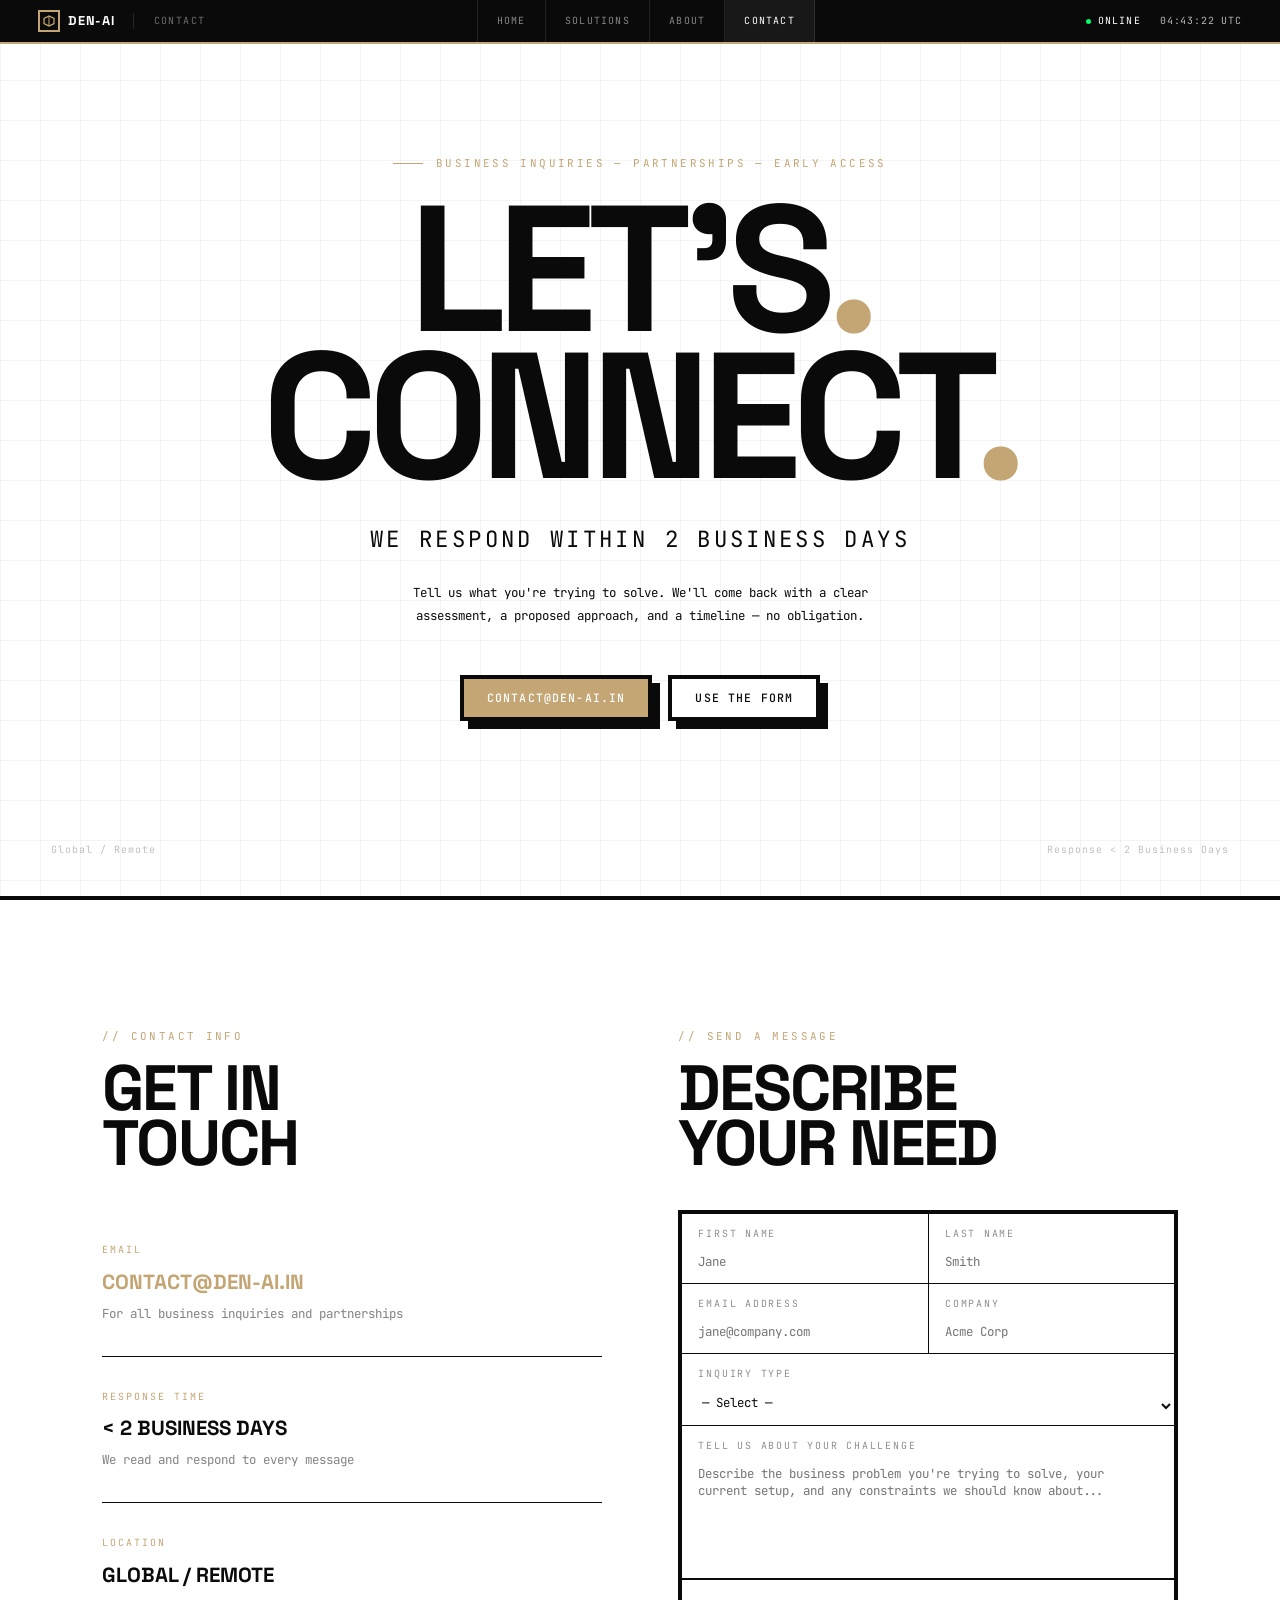
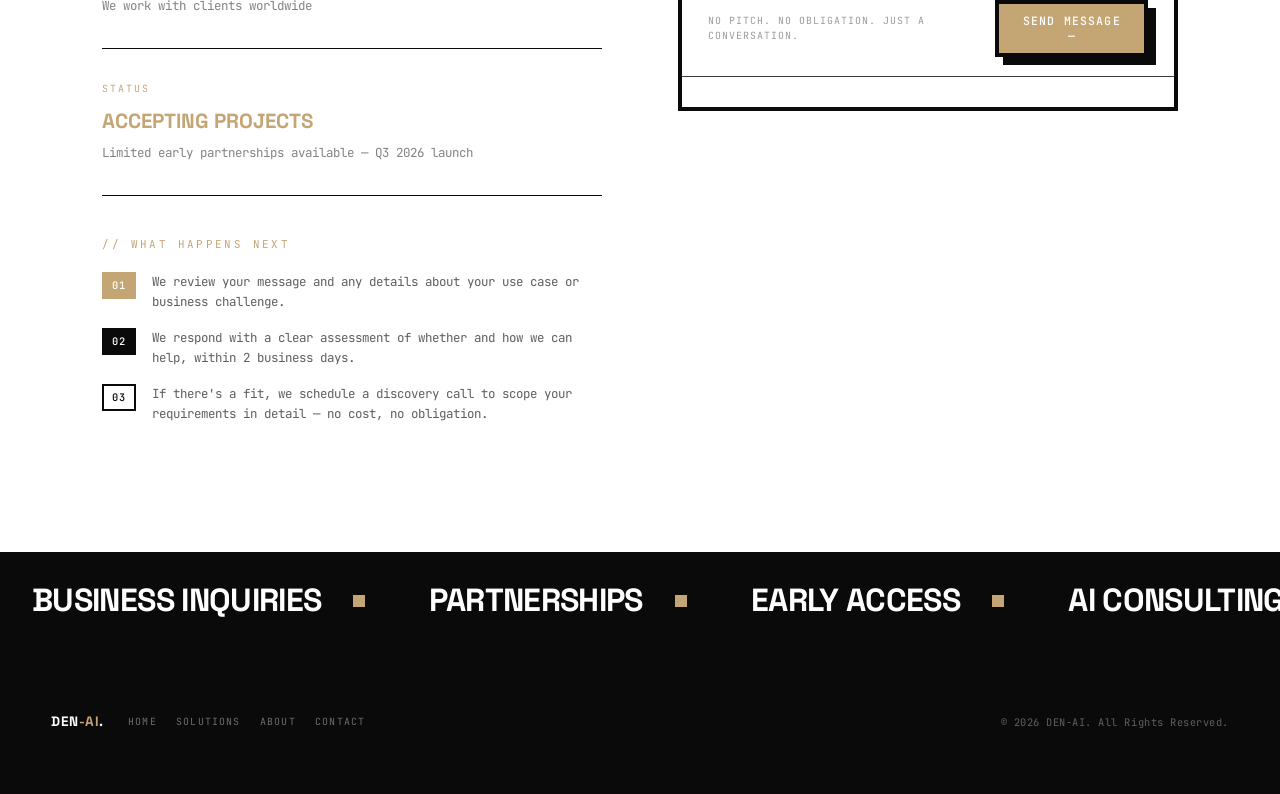
==== commit 70744394: "Enhance contact.html with SEO and social meta tags Updated the title and added meta tags for SEO and" ====
--- a/contact.html
+++ b/contact.html
@@ -4,7 +4,7 @@
 <head>
     <meta charset="UTF-8">
     <meta name="viewport" content="width=device-width, initial-scale=1.0">
-    <title>Contact — DEN-AI</title>
+    <title>Contact DEN-AI | AI Development Company India | Start Your AI Project</title>
     <meta name="description"
         content="Get in touch with DEN-AI. Business inquiries, partnerships, and early access for AI solutions. We respond within 2 business days.">
     <link rel="preconnect" href="https://fonts.googleapis.com">
@@ -13,6 +13,35 @@
         href="https://fonts.googleapis.com/css2?family=JetBrains+Mono:wght@400;500&family=Space+Grotesk:wght@400;700&display=swap"
         rel="stylesheet">
     <link rel="stylesheet" href="css/den-ai.css">
+<meta name="description" content="Contact DEN-AI for AI Development, AI Agents, Business Automation, Custom Software, Website Development, Power BI Dashboards and AI Consulting.">
+
+<link rel="canonical" href="https://den-ai.in/contact.html">
+<meta name="robots" content="index,follow,max-image-preview:large">
+<meta property="og:type" content="website">
+<meta property="og:title" content="Contact DEN-AI | AI Development Company India">
+<meta property="og:description" content="Get in touch with DEN-AI to build AI-powered software, automation and intelligent business solutions.">
+<meta property="og:url" content="https://den-ai.in/contact.html">
+<meta property="og:image" content="https://den-ai.in/denai.png">
+<meta name="twitter:card" content="summary_large_image">
+<script type="application/ld+json">
+{
+ "@context":"https://schema.org",
+ "@graph":[
+  {
+   "@type":"ContactPage",
+   "url":"https://den-ai.in/contact.html",
+   "name":"Contact DEN-AI"
+  },
+  {
+   "@type":"ContactPoint",
+   "contactType":"sales",
+   "email":"contact@den-ai.in",
+   "availableLanguage":["English","Hindi"]
+  }
+ ]
+}
+</script>
+
 </head>
 
 <body>
@@ -242,4 +271,4 @@
     <script src="js/den-ai.js"></script>
 </body>
 
-</html>+</html>
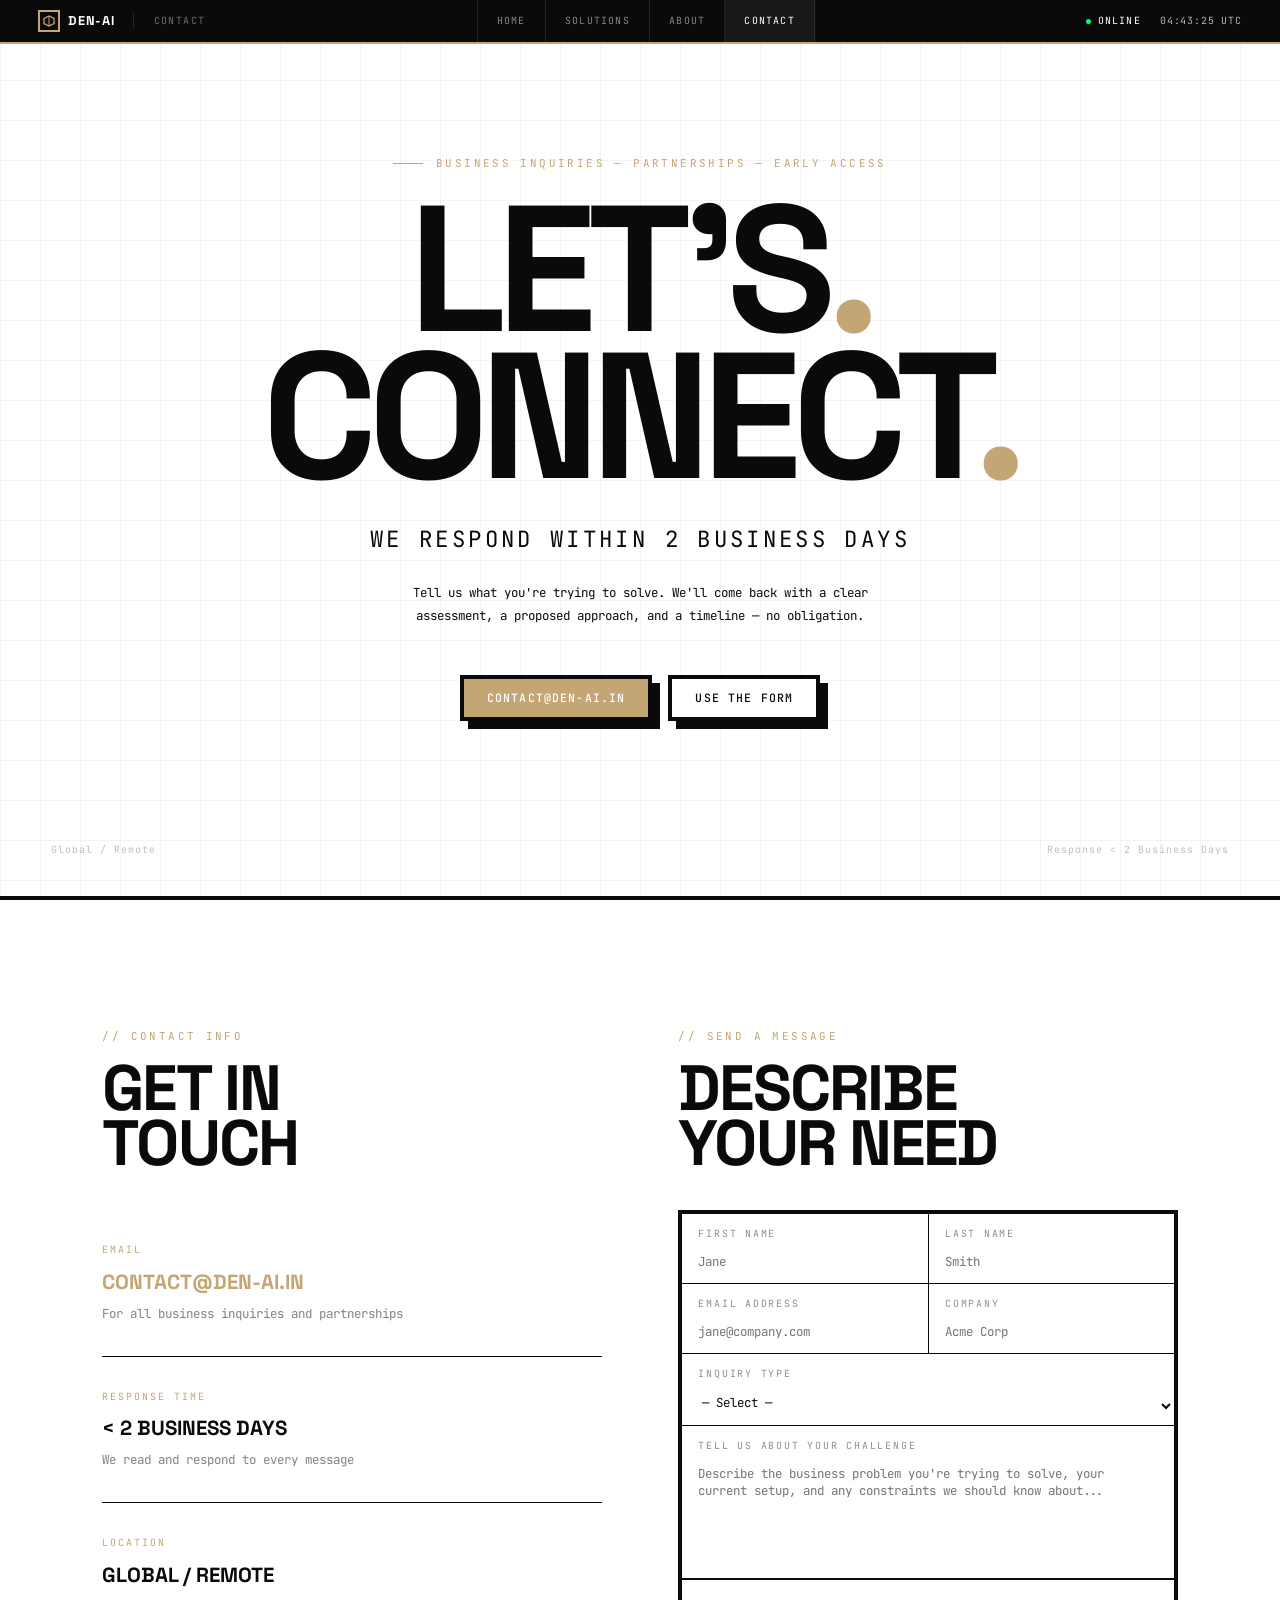
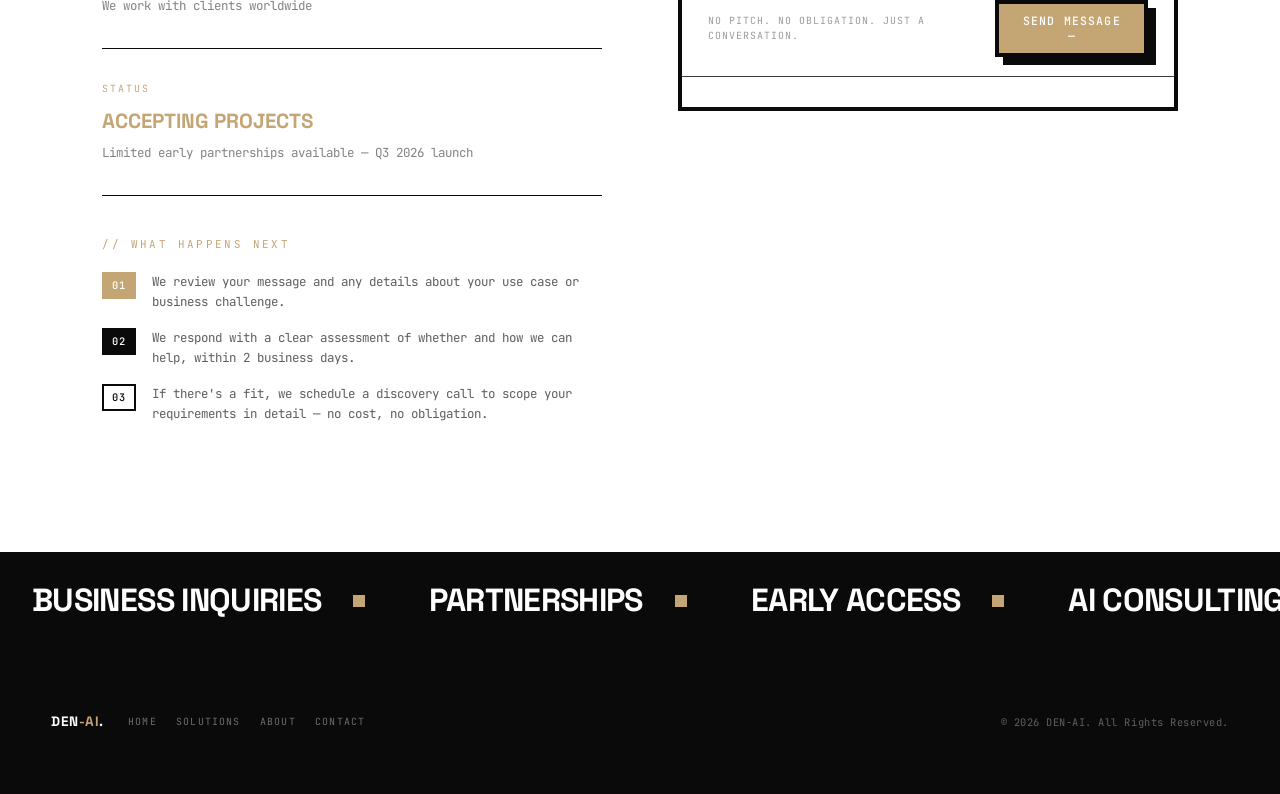
==== commit 866bbaa4: "Add favicon link to contact.html Added favicon link to the contact page." ====
--- a/contact.html
+++ b/contact.html
@@ -5,6 +5,7 @@
     <meta charset="UTF-8">
     <meta name="viewport" content="width=device-width, initial-scale=1.0">
     <title>Contact DEN-AI | AI Development Company India | Start Your AI Project</title>
+    <link rel="icon" type="image/png" href="denai.png">
     <meta name="description"
         content="Get in touch with DEN-AI. Business inquiries, partnerships, and early access for AI solutions. We respond within 2 business days.">
     <link rel="preconnect" href="https://fonts.googleapis.com">
